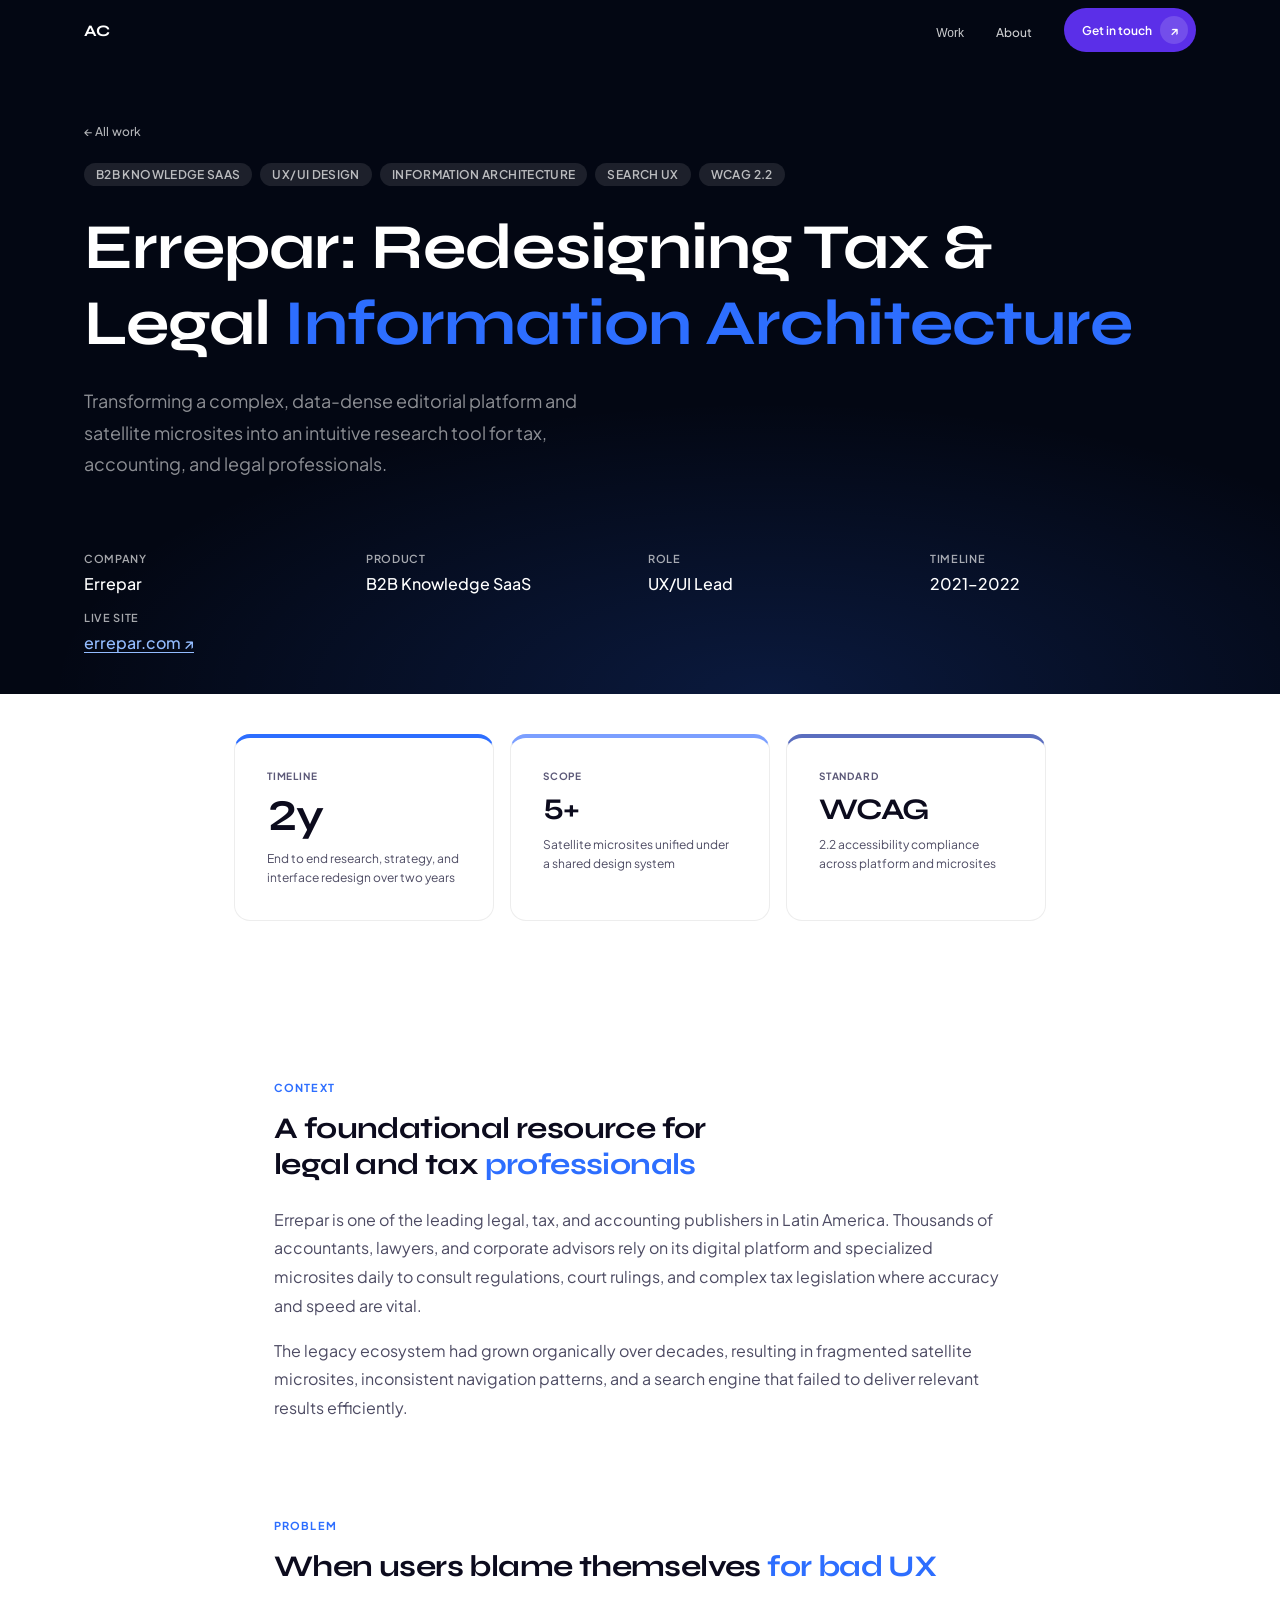
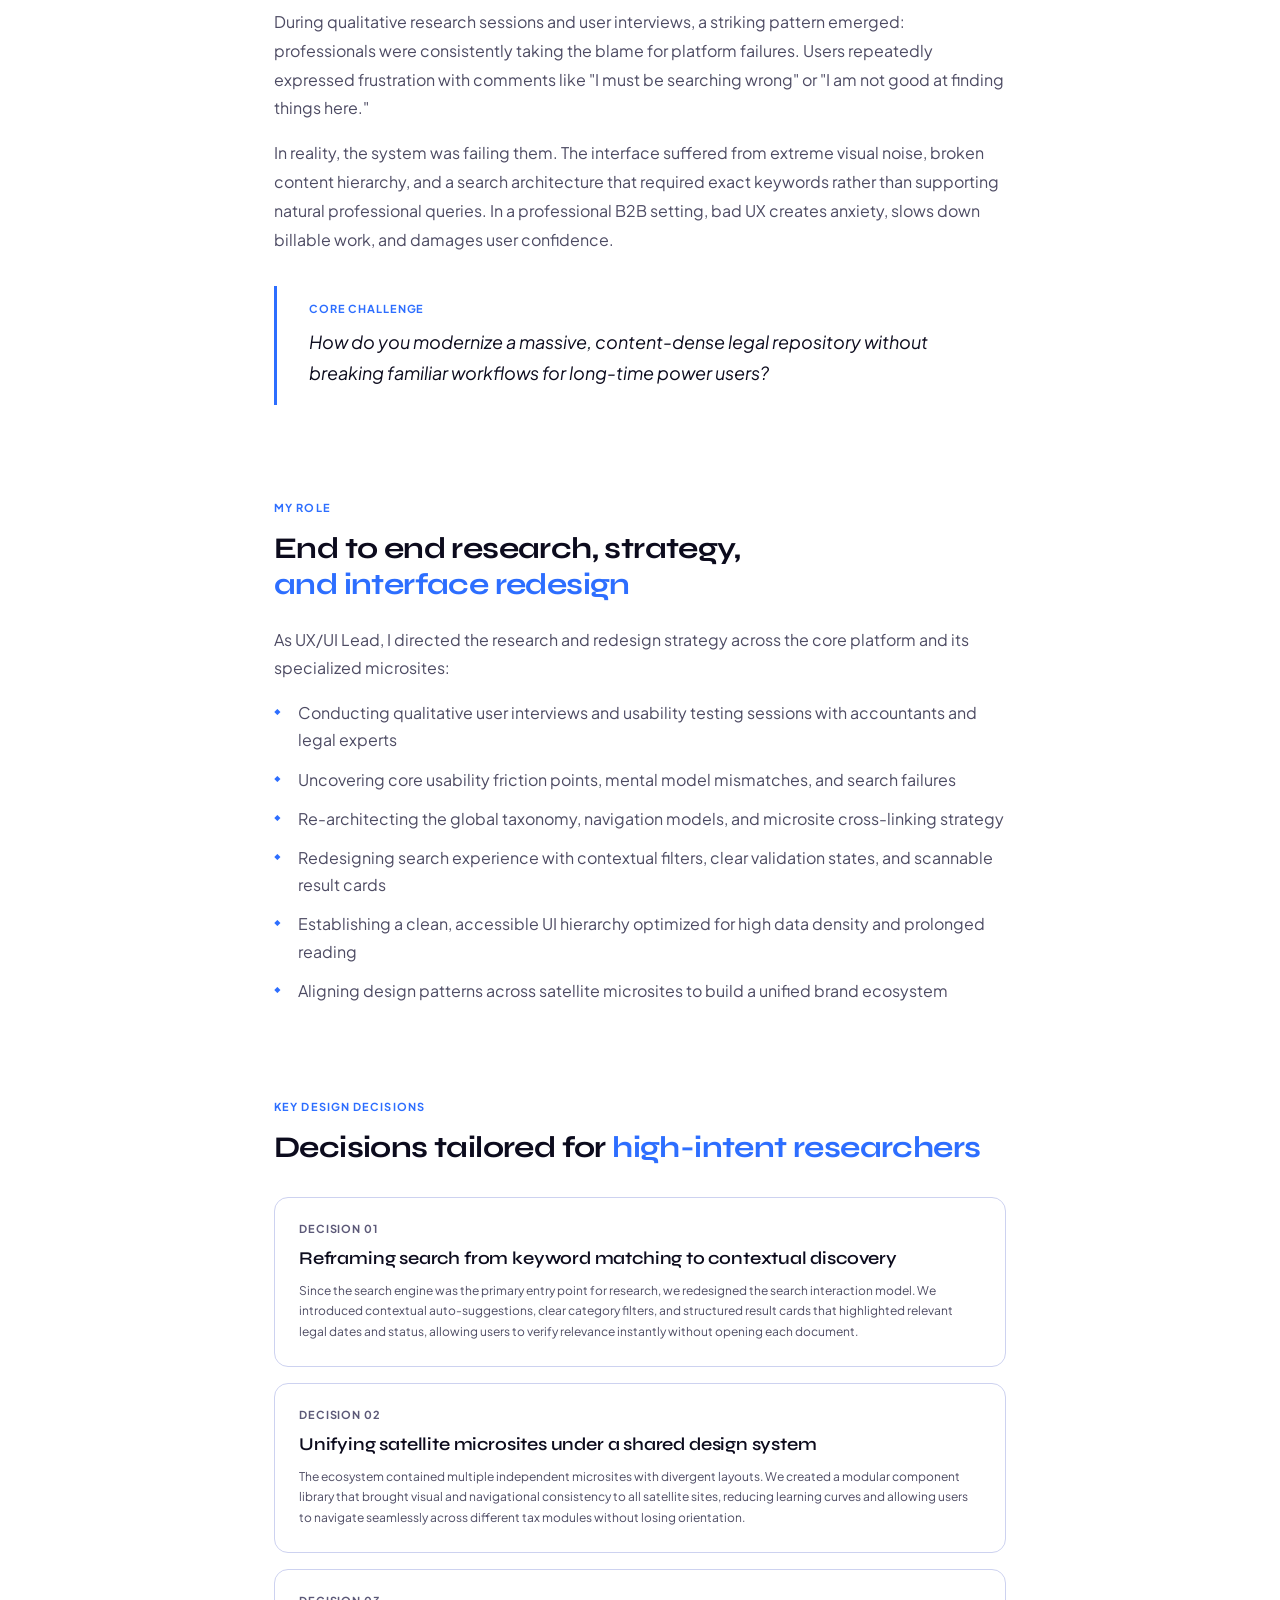
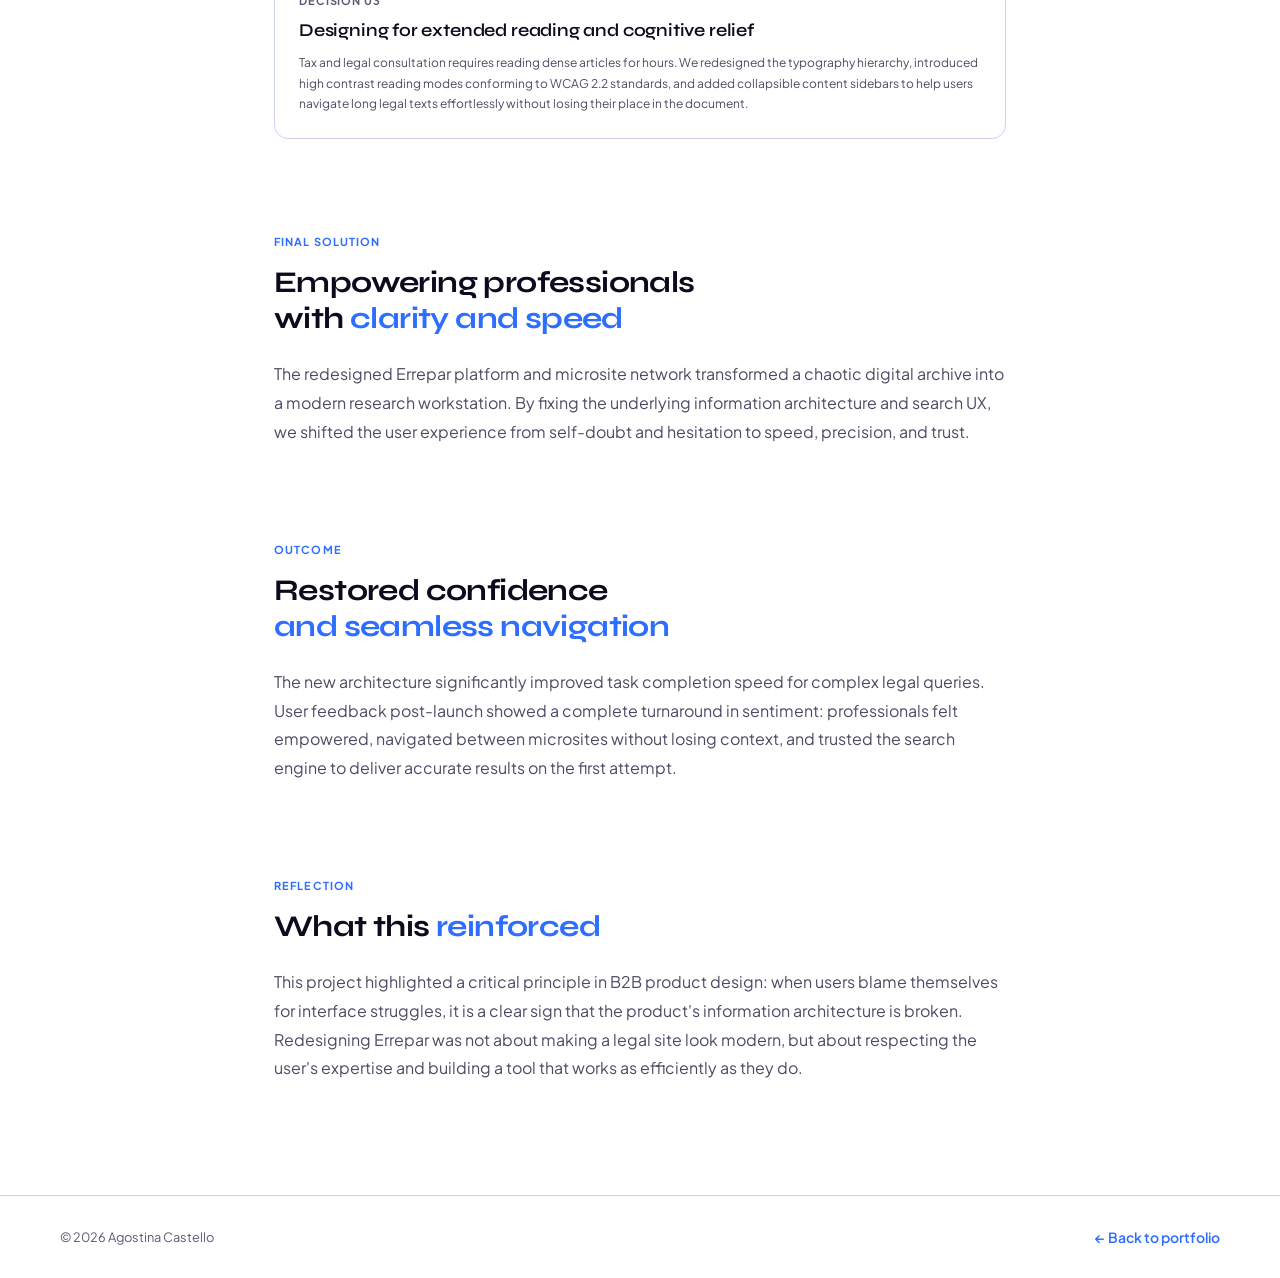
==== alpha.html @ be0cfd68 "Add Alpha case study, rewrite marcelle/mi-estudio/hauston with cannect style - New alpha.html: Errep" ====
<!DOCTYPE html>
<html lang="en">
<head>
  <meta charset="UTF-8">
  <meta name="viewport" content="width=device-width, initial-scale=1.0">
  <meta name="description" content="Errepar Tax &amp; Legal Platform Redesign. Case study by Agostina Castello, UX/UI Lead.">
  <title>Alpha — Agostina Castello</title>
  <link rel="preconnect" href="https://fonts.googleapis.com">
  <link rel="preconnect" href="https://fonts.gstatic.com" crossorigin>
  <link href="https://fonts.googleapis.com/css2?family=Syne:wght@400;500;600;700&family=Plus+Jakarta+Sans:ital,wght@0,300;0,400;0,500;0,600;1,300&display=optional" rel="stylesheet">
  <style>
    :root {
      --bg:#F7F6F3;--periwinkle:#E8EDFF;--periwinkle-mid:#D4DCFF;
      --white:#FFFFFF;--ink:#0C0B1D;--stone:#4D4B63;
      --muted:#5C5978;--border:#CDD2F0;--purple:#5B2FE8;
      --purple-hover:#4520C4;--purple-light:#EDE8FD;
      --alpha:#2D6EFF;--alpha-dark:#1A50D8;--alpha-light:#EEF3FF;
      --ff-display:'Syne',system-ui,sans-serif;
      --ff-body:'Plus Jakarta Sans',system-ui,sans-serif;
      --t--1:.75rem;--t-0:1rem;--t-1:1.125rem;--t-2:1.375rem;
      --t-3:1.875rem;--t-4:2.75rem;--t-5:4rem;--t-6:5.5rem;
      --s2:.5rem;--s3:.75rem;--s4:1rem;--s5:1.25rem;
      --s6:1.5rem;--s8:2rem;--s10:2.5rem;--s12:3rem;
      --s16:4rem;--s20:5rem;
      --max:1160px;--ease:cubic-bezier(.22,0,.1,1);--dur:160ms;
      background:var(--white);color:var(--ink);
    }
    @media(prefers-color-scheme:dark){
      :root:not([data-theme="light"]){
        --bg:#0D0C14;--periwinkle:#141228;--periwinkle-mid:#1E1B38;
        --white:#0A0915;--ink:#EEECff;--stone:#9B99B8;
        --muted:#9896B0;--border:#2A2748;--purple:#8F6FFF;
        --purple-hover:#A882FF;--purple-light:#1E1850;
        --alpha:#5B8FFF;--alpha-dark:#4070E8;--alpha-light:#0A1230;
      }
    }
    *{box-sizing:border-box;margin:0;padding:0}
    body{font-family:var(--ff-body);background:var(--white);color:var(--ink)}
    a{color:inherit;text-decoration:none}
    img{display:block;max-width:100%}

    .nav{position:fixed;top:0;left:0;right:0;z-index:100;background:transparent;transition:background 200ms ease,box-shadow 200ms ease;height:60px}
    .nav.scrolled{background:var(--white);box-shadow:0 1px 0 rgba(12,11,29,0.06)}
    .nav__inner{max-width:var(--max);margin:0 auto;padding:0 var(--s6);height:100%;display:flex;align-items:center;justify-content:space-between}
    .nav__logo{font-family:var(--ff-display);font-weight:700;font-size:var(--t-0);color:var(--white);letter-spacing:-.01em;-webkit-font-smoothing:antialiased;-moz-osx-font-smoothing:grayscale}
    .nav.scrolled .nav__logo{color:var(--purple);-webkit-font-smoothing:auto;-moz-osx-font-smoothing:auto}
    .nav__links{display:flex;align-items:center;gap:var(--s8);list-style:none}
    .nav__link{font-size:var(--t--1);font-weight:500;color:rgba(255,255,255,.8);transition:color var(--dur)}
    .nav.scrolled .nav__link{color:var(--stone)}
    .nav__link:not(.nav__link--cta):hover{color:var(--white)}
    .nav.scrolled .nav__link:not(.nav__link--cta):hover{color:var(--ink)}
    .nav.scrolled .nav__link--cta{color:var(--white)}
    .nav.scrolled .nav__link--cta:hover{color:var(--white)}
    .nav__link--cta{background:var(--purple);color:var(--white);padding:8px 8px 8px 18px;border-radius:100px;font-size:var(--t--1);font-weight:600;display:inline-flex;align-items:center;gap:8px;transition:background 350ms cubic-bezier(.32,.72,0,1),transform 120ms cubic-bezier(.32,.72,0,1)}
    .nav__link--cta:hover{background:var(--purple-hover);transform:translateY(-1px);color:var(--white)}
    .nav__link--cta:active{transform:translateY(0) scale(.98)}
    .nav__link--cta .cta-arrow{width:28px;height:28px;border-radius:50%;background:rgba(255,255,255,.15);display:inline-flex;align-items:center;justify-content:center;font-size:13px;transition:transform 350ms cubic-bezier(.32,.72,0,1)}
    .nav__link--cta:hover .cta-arrow{transform:translate(2px,-2px) scale(1.05)}
    .nav__toggle{display:none;background:none;border:none;cursor:pointer;color:var(--ink);padding:4px}

    .wrap{max-width:var(--max);margin:0 auto;padding:0 var(--s6)}

    .case-hero{background:#030713;padding-top:calc(60px + var(--s16));padding-bottom:0;position:relative;overflow:hidden}
    .case-hero::after{content:'';position:absolute;inset:0;background:radial-gradient(ellipse 80% 60% at 60% 100%,rgba(45,110,255,.18) 0%,transparent 70%);pointer-events:none}
    .case-hero .wrap{display:flex;flex-direction:column;gap:var(--s6);position:relative;z-index:1}
    .case-hero__back{display:inline-flex;align-items:center;gap:6px;font-size:var(--t--1);font-weight:500;color:rgba(255,255,255,.7);transition:color var(--dur) var(--ease);align-self:flex-start;width:fit-content;letter-spacing:.01em}
    .case-hero__back:hover{color:rgba(255,255,255,.9)}
    .case-hero__tags{display:flex;flex-wrap:wrap;gap:var(--s2)}
    .tag{font-size:.75rem;font-weight:600;background:rgba(255,255,255,.1);color:rgba(255,255,255,.7);padding:.25rem .75rem;border-radius:100px;letter-spacing:.03em;text-transform:uppercase}
    .case-hero__title{font-family:var(--ff-display);font-size:var(--t-5);font-weight:700;line-height:1.18;letter-spacing:-.015em;color:var(--white);text-wrap:balance}
    .case-hero__title em{color:var(--alpha);font-style:normal}
    .case-hero__desc{font-size:var(--t-1);color:rgba(255,255,255,.55);line-height:1.75;max-width:560px}
    .case-hero__meta{display:grid;grid-template-columns:repeat(4,1fr);gap:var(--s4);padding-top:var(--s8);padding-bottom:var(--s10);margin-top:var(--s4)}
    .meta-label{font-size:11px;font-weight:600;letter-spacing:.06em;text-transform:uppercase;color:rgba(255,255,255,.65);margin-bottom:var(--s2)}
    .meta-value{font-size:var(--t-0);font-weight:500;color:var(--white);line-height:1.4}

    .case-cover{background:var(--white);display:flex;justify-content:center;padding:var(--s10) 0 0;position:relative}
    .case-cover img{max-width:860px;width:92%;height:auto;display:block;border-radius:12px 12px 0 0;position:relative;z-index:1}

    .case-metrics-wrap{background:var(--white);padding:var(--s10) 0 var(--s12)}
    .case-metrics{max-width:860px;margin:0 auto;padding:0 var(--s6);display:grid;grid-template-columns:repeat(3,1fr);gap:var(--s4)}
    .case-metric{background:var(--white);border:1px solid rgba(0,0,0,.07);border-radius:16px;padding:var(--s8);border-top:4px solid transparent;display:flex;flex-direction:column;gap:var(--s3)}
    .case-metric:nth-child(1){border-top-color:var(--alpha)}
    .case-metric:nth-child(2){border-top-color:#7B9FFF}
    .case-metric:nth-child(3){border-top-color:#5B6EBF}
    .case-metric__num{font-family:var(--ff-display);font-size:var(--t-4);font-weight:700;line-height:1;letter-spacing:-.04em;color:var(--ink);font-variant-numeric:lining-nums tabular-nums}
    .case-metric__num em{color:var(--alpha);font-style:normal}
    .case-metric__label{font-size:var(--t--1);color:var(--stone);line-height:1.55}
    .case-metric__tag{font-size:10px;font-weight:700;letter-spacing:.08em;text-transform:uppercase;color:var(--muted)}

    .case-sections{max-width:780px;margin:0 auto;padding:var(--s16) var(--s6)}
    .case-section{padding:var(--s12) 0}
    .section-label{font-size:11px;font-weight:700;letter-spacing:.1em;text-transform:uppercase;color:var(--alpha);margin-bottom:var(--s4)}
    .section-heading{font-family:var(--ff-display);font-size:var(--t-3);font-weight:700;line-height:1.2;letter-spacing:-.02em;color:var(--ink);text-wrap:balance;margin-bottom:var(--s6)}
    .section-heading em{color:var(--alpha);font-style:normal}
    .section-body{color:var(--stone);font-size:var(--t-0);line-height:1.8}
    .section-body p+p{margin-top:var(--s4)}

    .callout{border-left:3px solid var(--alpha);padding:var(--s4) var(--s8);margin-top:var(--s8)}
    .callout__label{font-size:11px;font-weight:700;letter-spacing:.08em;text-transform:uppercase;color:var(--alpha);margin-bottom:var(--s3)}
    .callout__text{font-size:var(--t-1);color:var(--ink);line-height:1.7;font-style:italic}

    .decisions{margin-top:var(--s8);display:flex;flex-direction:column;gap:var(--s4)}
    .decision{background:var(--white);border:1px solid var(--border);border-radius:14px;padding:var(--s6);transition:border-color var(--dur),box-shadow var(--dur)}
    .decision:hover{border-color:var(--alpha);box-shadow:0 4px 20px rgba(45,110,255,.10)}
    .decision__num{font-size:11px;font-weight:700;letter-spacing:.08em;text-transform:uppercase;color:var(--muted);margin-bottom:var(--s3)}
    .decision__q{font-family:var(--ff-display);font-size:var(--t-1);font-weight:600;color:var(--ink);margin-bottom:var(--s3);letter-spacing:-.01em}
    .decision__a{font-size:var(--t--1);color:var(--stone);line-height:1.7}

    .bullets{margin-top:var(--s4);list-style:none;display:flex;flex-direction:column;gap:var(--s3)}
    .bullets li{font-size:var(--t-0);color:var(--stone);line-height:1.7;padding-left:var(--s6);position:relative}
    .bullets li::before{content:"◆";position:absolute;left:0;color:var(--alpha);font-size:8px;top:7px}

    .footer{border-top:1px solid var(--border);padding:var(--s8) var(--s6)}
    .footer__inner{max-width:var(--max);margin:0 auto;display:flex;align-items:center;justify-content:space-between;font-size:.8rem;color:var(--muted)}
    .footer__back{font-size:.875rem;font-weight:600;color:var(--alpha);text-decoration:none;transition:color var(--dur)}
    .footer__back:hover{color:var(--stone)}

    @media(max-width:768px){
      .case-hero__title{font-size:var(--t-4)}
      .case-hero__meta{grid-template-columns:repeat(2,1fr)}
      .case-metrics{grid-template-columns:1fr}
    }
    @media(max-width:640px){
      .nav__links{display:none}
      .nav__links.open{display:flex;flex-direction:column;position:absolute;top:60px;left:0;right:0;background:var(--periwinkle);border-bottom:1px solid var(--border);padding:var(--s6);gap:var(--s5)}
      .nav__toggle{display:block}
    }
    .back-top{position:fixed;bottom:2rem;right:2rem;z-index:300;width:44px;height:44px;border-radius:50%;background:var(--alpha);color:#fff;border:none;cursor:pointer;font-size:1.1rem;font-weight:600;display:flex;align-items:center;justify-content:center;box-shadow:0 4px 20px rgba(45,110,255,0.35);opacity:0;transform:translateY(12px) scale(0.85);transition:opacity 300ms,transform 300ms,background 150ms;pointer-events:none}
    .back-top--visible{opacity:1;transform:translateY(0) scale(1);pointer-events:all}
    .back-top:hover{background:var(--alpha-dark);transform:translateY(-2px) scale(1)}
    .nav__item{position:relative}
    .nav__item.open .nav__dropdown{opacity:1;pointer-events:auto;transform:translateX(-50%) translateY(0)}
    .nav__dropdown{position:absolute;top:100%;left:50%;transform:translateX(-50%) translateY(-4px);background:#fff;border:1px solid var(--border);border-radius:12px;box-shadow:0 8px 24px rgba(12,11,29,0.08),0 2px 6px rgba(12,11,29,0.04);padding:var(--s2);min-width:200px;opacity:0;pointer-events:none;transition:opacity 160ms ease,transform 160ms ease}
    .nav__dropdown::before{content:'';position:absolute;top:-12px;left:0;right:0;height:12px}
    .nav__dropdown-item{display:block;padding:.5rem .75rem;border-radius:8px;font-size:.75rem;font-weight:500;color:var(--stone);text-decoration:none;white-space:nowrap;transition:background 120ms ease,color 120ms ease}
    .nav__dropdown-item:hover{background:var(--periwinkle);color:var(--ink)}
    .nav__work-btn{background:none;border:none;cursor:pointer;padding:0}
    @media(max-width:640px){.nav__dropdown{position:static;opacity:1;pointer-events:auto;transform:none;box-shadow:none;border:none;border-radius:0;padding:var(--s2) 0 0 var(--s4);min-width:unset;display:flex;flex-direction:column}}
  </style>
</head>
<body>

  <nav class="nav" id="nav" role="navigation" aria-label="Main navigation">
    <div class="nav__inner">
      <a href="index.html" class="nav__logo">AC</a>
      <button class="nav__toggle" id="navToggle" aria-expanded="false" aria-controls="navLinks" aria-label="Toggle menu">
        <svg width="18" height="18" viewBox="0 0 18 18" fill="none" aria-hidden="true">
          <rect y="3" width="18" height="1.5" fill="currentColor"/>
          <rect y="8.25" width="18" height="1.5" fill="currentColor"/>
          <rect y="13.5" width="18" height="1.5" fill="currentColor"/>
        </svg>
      </button>
      <ul class="nav__links" id="navLinks" role="list">
        <li class="nav__item">
          <button class="nav__link nav__work-btn" id="workBtn" aria-haspopup="true" aria-expanded="false" aria-controls="workDropdown">Work</button>
          <div class="nav__dropdown" id="workDropdown" role="menu" aria-label="Projects">
            <a href="cannect.html" class="nav__dropdown-item" role="menuitem">Cannect</a>
            <a href="web-institucional.html" class="nav__dropdown-item" role="menuitem">IT Patagonia</a>
            <a href="mi-estudio.html" class="nav__dropdown-item" role="menuitem">Mi Estudio</a>
            <a href="alpha.html" class="nav__dropdown-item" role="menuitem">Alpha</a>
            <a href="hauston.html" class="nav__dropdown-item" role="menuitem">Hauston</a>
            <a href="marcelle.html" class="nav__dropdown-item" role="menuitem">Marcelle Kaswalder</a>
            <a href="app-relajante.html" class="nav__dropdown-item" role="menuitem">App Relajante</a>
          </div>
        </li>
        <li><a href="index.html#about" class="nav__link">About</a></li>
        <li><a href="index.html#contact" class="nav__link nav__link--cta">Get in touch<span class="cta-arrow" aria-hidden="true">&#8599;</span></a></li>
      </ul>
    </div>
  </nav>

  <main>
    <section class="case-hero" aria-label="Project overview">
      <div class="wrap">
        <a href="index.html#work" class="case-hero__back">&#8592; All work</a>
        <div class="case-hero__tags">
          <span class="tag">B2B Knowledge SaaS</span>
          <span class="tag">UX/UI Design</span>
          <span class="tag">Information Architecture</span>
          <span class="tag">Search UX</span>
          <span class="tag">WCAG 2.2</span>
        </div>
        <h1 class="case-hero__title">Errepar: Redesigning Tax &amp; Legal <em>Information Architecture</em></h1>
        <p class="case-hero__desc">Transforming a complex, data-dense editorial platform and satellite microsites into an intuitive research tool for tax, accounting, and legal professionals.</p>
        <div class="case-hero__meta">
          <div><p class="meta-label">Company</p><p class="meta-value">Errepar</p></div>
          <div><p class="meta-label">Product</p><p class="meta-value">B2B Knowledge SaaS</p></div>
          <div><p class="meta-label">Role</p><p class="meta-value">UX/UI Lead</p></div>
          <div><p class="meta-label">Timeline</p><p class="meta-value">2021–2022</p></div>
          <div><p class="meta-label">Live site</p><p class="meta-value"><a href="https://errepar.com" target="_blank" rel="noopener" style="color:#93BCFF;text-decoration:underline;text-underline-offset:3px">errepar.com &#8599;</a></p></div>
        </div>
      </div>
    </section>

    <div class="case-metrics-wrap">
      <div class="case-metrics" role="list">
        <div class="case-metric" role="listitem">
          <span class="case-metric__tag">Timeline</span>
          <p class="case-metric__num">2y</p>
          <p class="case-metric__label">End to end research, strategy, and interface redesign over two years</p>
        </div>
        <div class="case-metric" role="listitem">
          <span class="case-metric__tag">Scope</span>
          <p class="case-metric__num" style="font-size:var(--t-3)">5+</p>
          <p class="case-metric__label">Satellite microsites unified under a shared design system</p>
        </div>
        <div class="case-metric" role="listitem">
          <span class="case-metric__tag">Standard</span>
          <p class="case-metric__num" style="font-size:var(--t-3)">WCAG</p>
          <p class="case-metric__label">2.2 accessibility compliance across platform and microsites</p>
        </div>
      </div>
    </div>

    <div class="case-sections">
      <section class="case-section" aria-labelledby="s-context">
        <p class="section-label">Context</p>
        <h2 class="section-heading" id="s-context">A foundational resource for legal and tax <em>professionals</em></h2>
        <div class="section-body">
          <p>Errepar is one of the leading legal, tax, and accounting publishers in Latin America. Thousands of accountants, lawyers, and corporate advisors rely on its digital platform and specialized microsites daily to consult regulations, court rulings, and complex tax legislation where accuracy and speed are vital.</p>
          <p>The legacy ecosystem had grown organically over decades, resulting in fragmented satellite microsites, inconsistent navigation patterns, and a search engine that failed to deliver relevant results efficiently.</p>
        </div>
      </section>

      <section class="case-section" aria-labelledby="s-problem">
        <p class="section-label">Problem</p>
        <h2 class="section-heading" id="s-problem">When users blame themselves <em>for bad UX</em></h2>
        <div class="section-body">
          <p>During qualitative research sessions and user interviews, a striking pattern emerged: professionals were consistently taking the blame for platform failures. Users repeatedly expressed frustration with comments like "I must be searching wrong" or "I am not good at finding things here."</p>
          <p>In reality, the system was failing them. The interface suffered from extreme visual noise, broken content hierarchy, and a search architecture that required exact keywords rather than supporting natural professional queries. In a professional B2B setting, bad UX creates anxiety, slows down billable work, and damages user confidence.</p>
        </div>

        <div class="callout">
          <p class="callout__label">Core challenge</p>
          <p class="callout__text">How do you modernize a massive, content-dense legal repository without breaking familiar workflows for long-time power users?</p>
        </div>
      </section>

      <section class="case-section" aria-labelledby="s-role">
        <p class="section-label">My role</p>
        <h2 class="section-heading" id="s-role">End to end research, strategy, <em>and interface redesign</em></h2>
        <div class="section-body"><p>As UX/UI Lead, I directed the research and redesign strategy across the core platform and its specialized microsites:</p></div>
        <ul class="bullets">
          <li>Conducting qualitative user interviews and usability testing sessions with accountants and legal experts</li>
          <li>Uncovering core usability friction points, mental model mismatches, and search failures</li>
          <li>Re-architecting the global taxonomy, navigation models, and microsite cross-linking strategy</li>
          <li>Redesigning search experience with contextual filters, clear validation states, and scannable result cards</li>
          <li>Establishing a clean, accessible UI hierarchy optimized for high data density and prolonged reading</li>
          <li>Aligning design patterns across satellite microsites to build a unified brand ecosystem</li>
        </ul>
      </section>

      <section class="case-section" aria-labelledby="s-decisions">
        <p class="section-label">Key design decisions</p>
        <h2 class="section-heading" id="s-decisions">Decisions tailored for <em>high-intent researchers</em></h2>
        <div class="decisions">
          <div class="decision">
            <p class="decision__num">Decision 01</p>
            <p class="decision__q">Reframing search from keyword matching to contextual discovery</p>
            <p class="decision__a">Since the search engine was the primary entry point for research, we redesigned the search interaction model. We introduced contextual auto-suggestions, clear category filters, and structured result cards that highlighted relevant legal dates and status, allowing users to verify relevance instantly without opening each document.</p>
          </div>
          <div class="decision">
            <p class="decision__num">Decision 02</p>
            <p class="decision__q">Unifying satellite microsites under a shared design system</p>
            <p class="decision__a">The ecosystem contained multiple independent microsites with divergent layouts. We created a modular component library that brought visual and navigational consistency to all satellite sites, reducing learning curves and allowing users to navigate seamlessly across different tax modules without losing orientation.</p>
          </div>
          <div class="decision">
            <p class="decision__num">Decision 03</p>
            <p class="decision__q">Designing for extended reading and cognitive relief</p>
            <p class="decision__a">Tax and legal consultation requires reading dense articles for hours. We redesigned the typography hierarchy, introduced high contrast reading modes conforming to WCAG 2.2 standards, and added collapsible content sidebars to help users navigate long legal texts effortlessly without losing their place in the document.</p>
          </div>
        </div>
      </section>

      <section class="case-section" aria-labelledby="s-solution">
        <p class="section-label">Final solution</p>
        <h2 class="section-heading" id="s-solution">Empowering professionals with <em>clarity and speed</em></h2>
        <div class="section-body">
          <p>The redesigned Errepar platform and microsite network transformed a chaotic digital archive into a modern research workstation. By fixing the underlying information architecture and search UX, we shifted the user experience from self-doubt and hesitation to speed, precision, and trust.</p>
        </div>
      </section>

      <section class="case-section" aria-labelledby="s-outcome">
        <p class="section-label">Outcome</p>
        <h2 class="section-heading" id="s-outcome">Restored confidence <em>and seamless navigation</em></h2>
        <div class="section-body">
          <p>The new architecture significantly improved task completion speed for complex legal queries. User feedback post-launch showed a complete turnaround in sentiment: professionals felt empowered, navigated between microsites without losing context, and trusted the search engine to deliver accurate results on the first attempt.</p>
        </div>
      </section>

      <section class="case-section" aria-labelledby="s-reflection">
        <p class="section-label">Reflection</p>
        <h2 class="section-heading" id="s-reflection">What this <em>reinforced</em></h2>
        <div class="section-body">
          <p>This project highlighted a critical principle in B2B product design: when users blame themselves for interface struggles, it is a clear sign that the product's information architecture is broken. Redesigning Errepar was not about making a legal site look modern, but about respecting the user's expertise and building a tool that works as efficiently as they do.</p>
        </div>
      </section>
    </div>
  </main>

  <footer class="footer" role="contentinfo">
    <div class="footer__inner">
      <span>&#169; 2026 Agostina Castello</span>
      <a href="index.html" class="footer__back">&#8592; Back to portfolio</a>
    </div>
  </footer>

  <button id="back-top" aria-label="Scroll to top" class="back-top">&#8593;</button>

  <script>
    const nav = document.getElementById('nav');
    window.addEventListener('scroll', () => {
      nav.classList.toggle('scrolled', window.scrollY > 20);
    }, { passive: true });
    const toggle = document.getElementById('navToggle');
    const links = document.getElementById('navLinks');
    toggle.addEventListener('click', () => {
      const open = links.classList.toggle('open');
      toggle.setAttribute('aria-expanded', open);
    });
    const workBtn = document.getElementById('workBtn');
    const workDropdown = document.getElementById('workDropdown');
    const workItem = workBtn.closest('.nav__item');
    workBtn.addEventListener('click', (e) => { e.stopPropagation(); const open = workItem.classList.toggle('open'); workBtn.setAttribute('aria-expanded', open); });
    document.addEventListener('click', () => { workItem.classList.remove('open'); workBtn.setAttribute('aria-expanded', 'false'); });
    workDropdown.addEventListener('click', (e) => e.stopPropagation());
    const _backBtn = document.getElementById('back-top');
    if (_backBtn) {
      const _chk = () => { _backBtn.classList.toggle('back-top--visible', (window.scrollY || document.documentElement.scrollTop) > 400); };
      window.addEventListener('scroll', _chk, { passive: true });
      _backBtn.addEventListener('click', () => window.scrollTo({ top: 0, behavior: 'smooth' }));
    }
  </script>
</body>
</html>
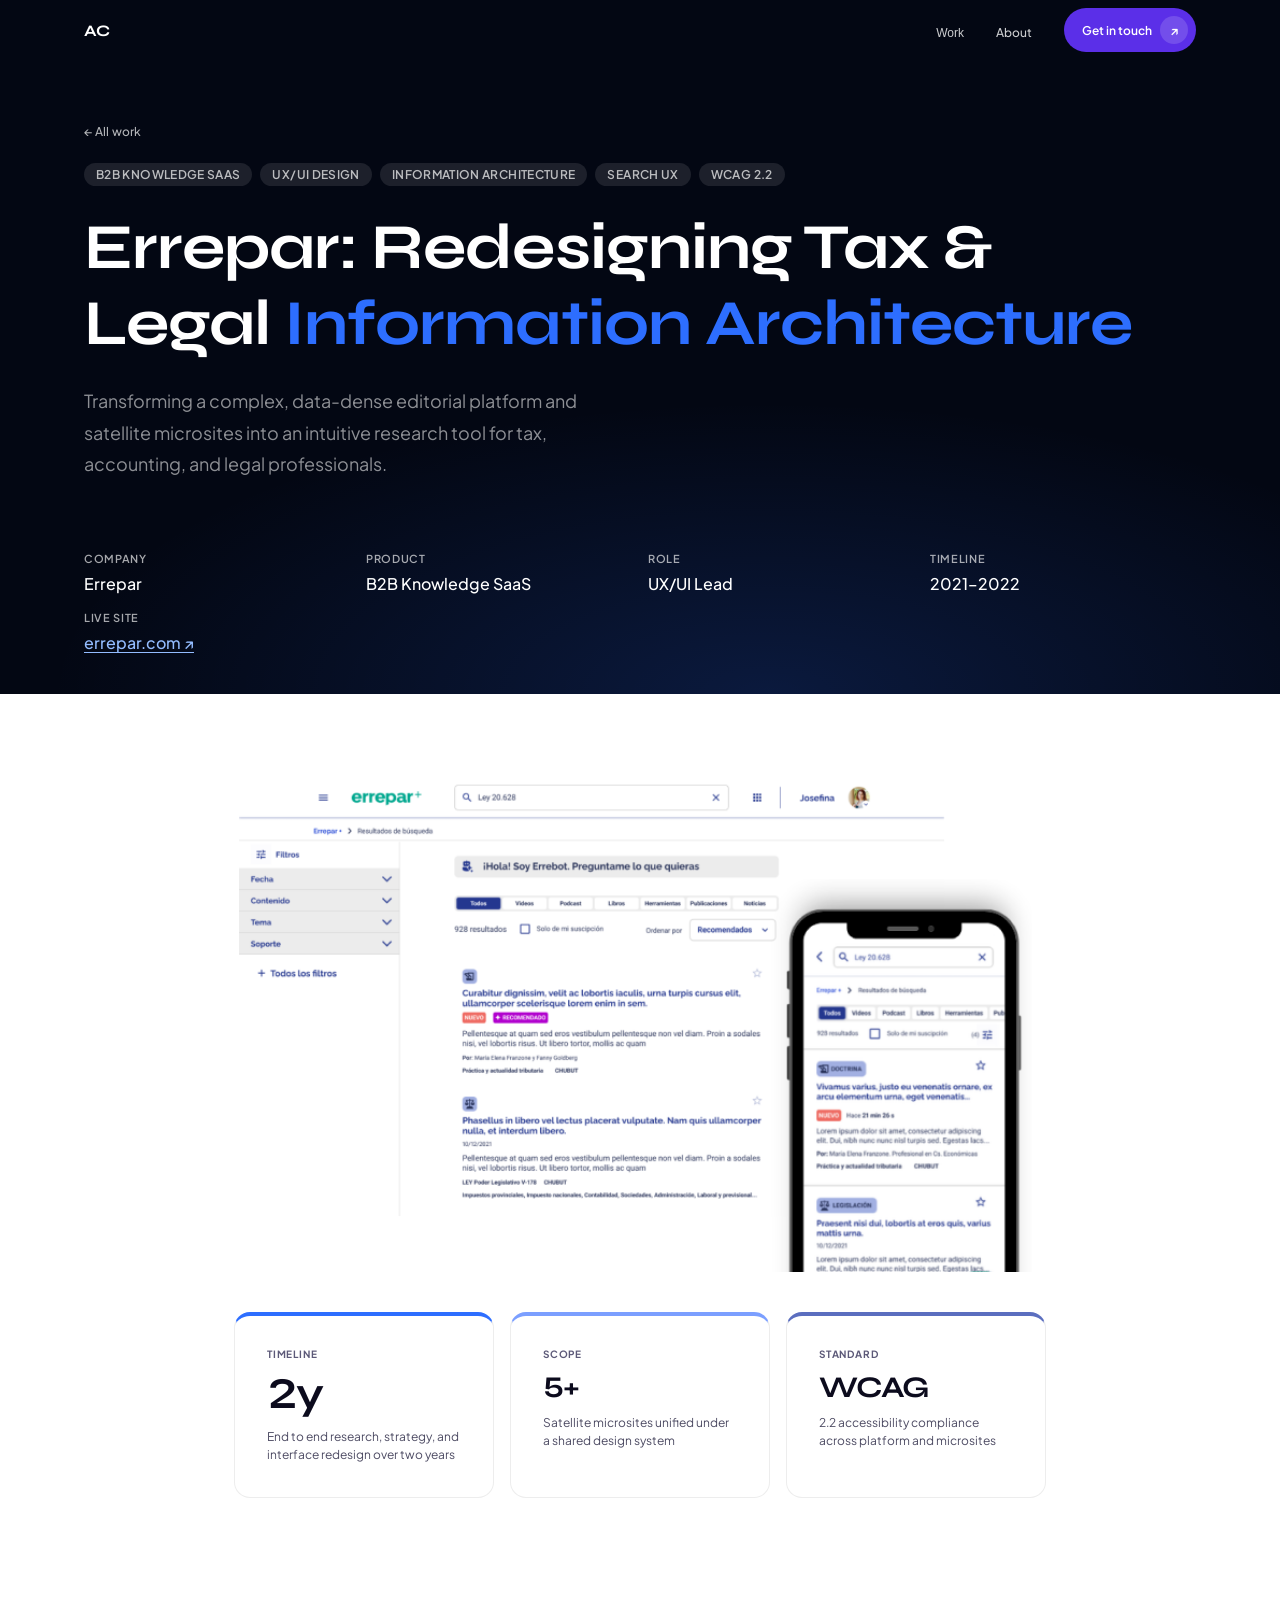
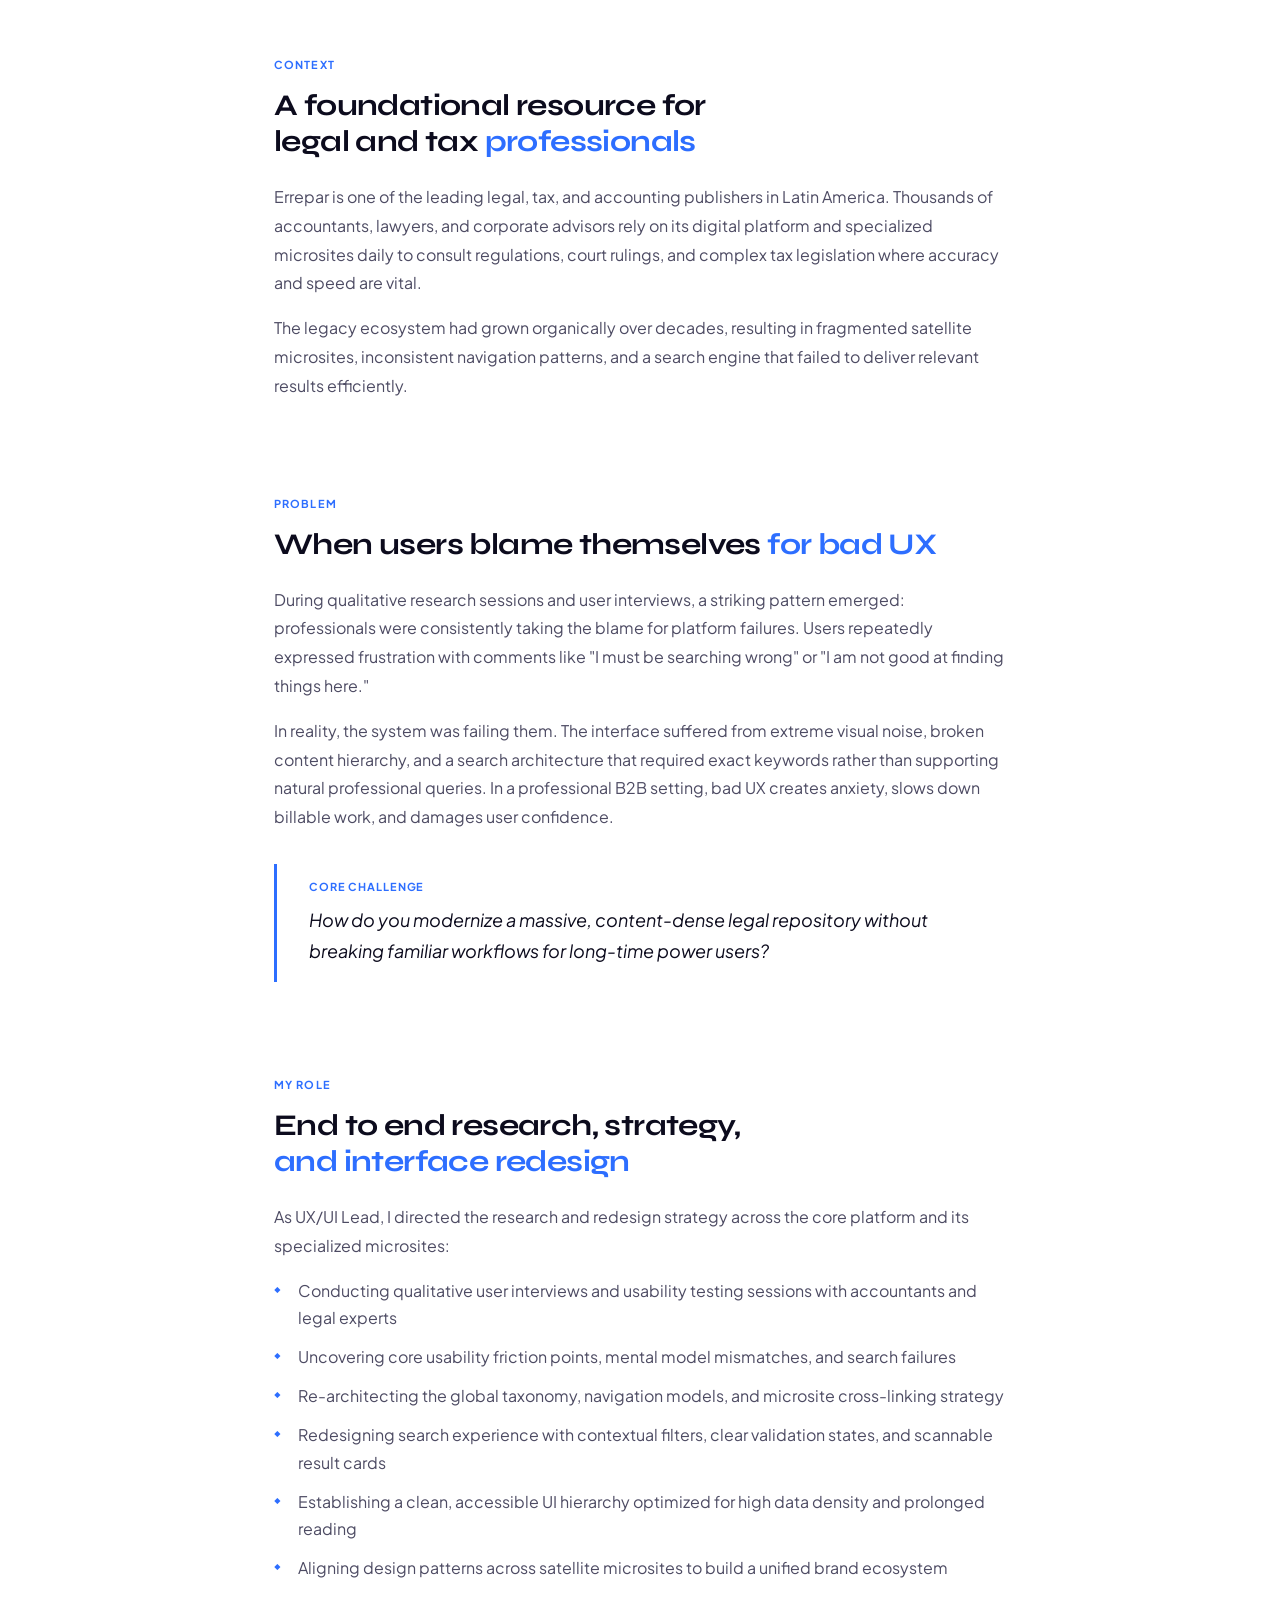
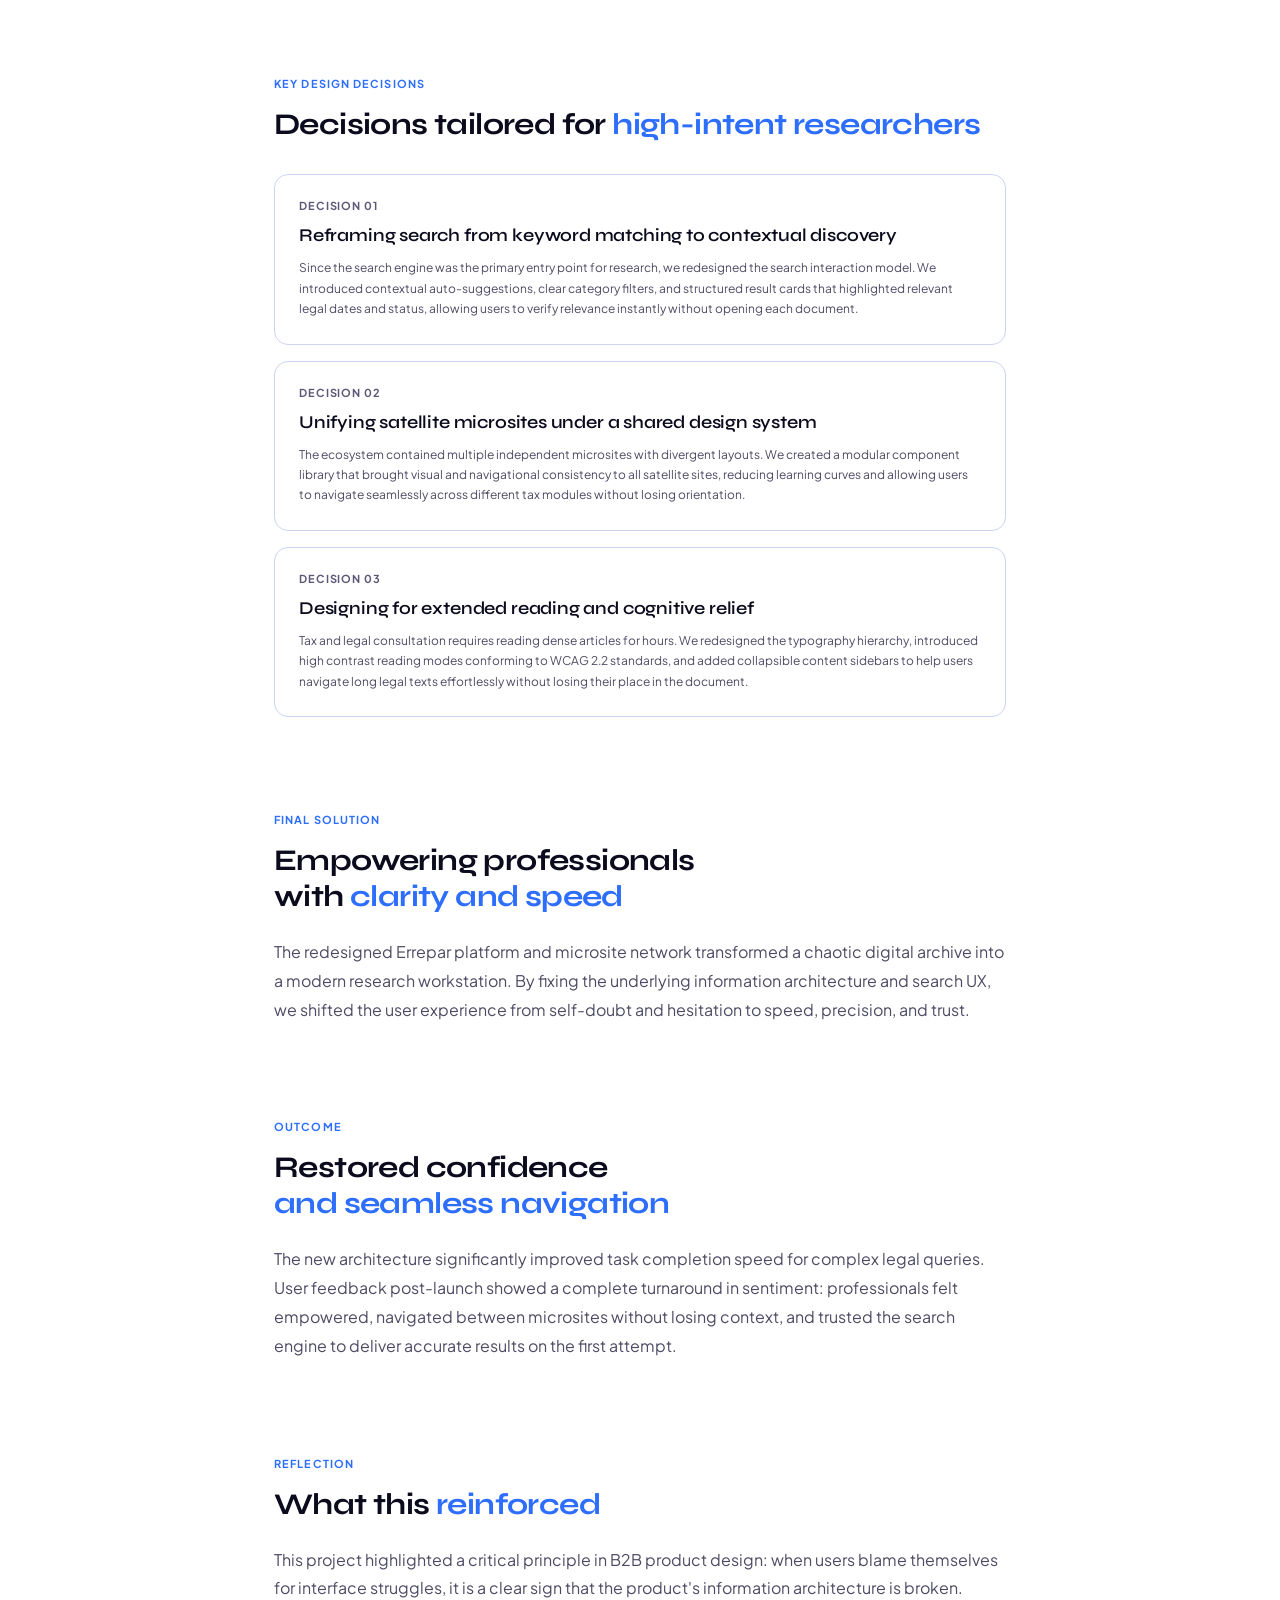
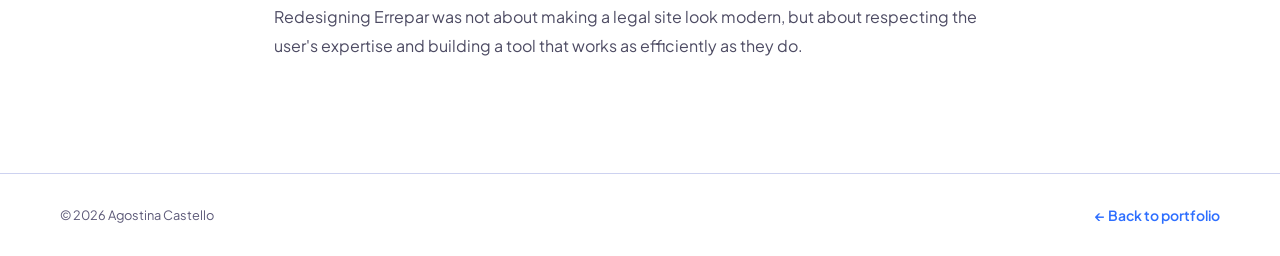
==== commit c5a1d347: "Home grid: update Cannect and Errepar card images and styling - Replace Cannect grid card image with" ====
--- a/alpha.html
+++ b/alpha.html
@@ -193,6 +193,9 @@
       </div>
     </section>
 
+    <div class="case-cover">
+      <img src="[data-uri]" alt="Errepar search interface redesign" loading="lazy" decoding="async">
+    </div>
     <div class="case-metrics-wrap">
       <div class="case-metrics" role="list">
         <div class="case-metric" role="listitem">
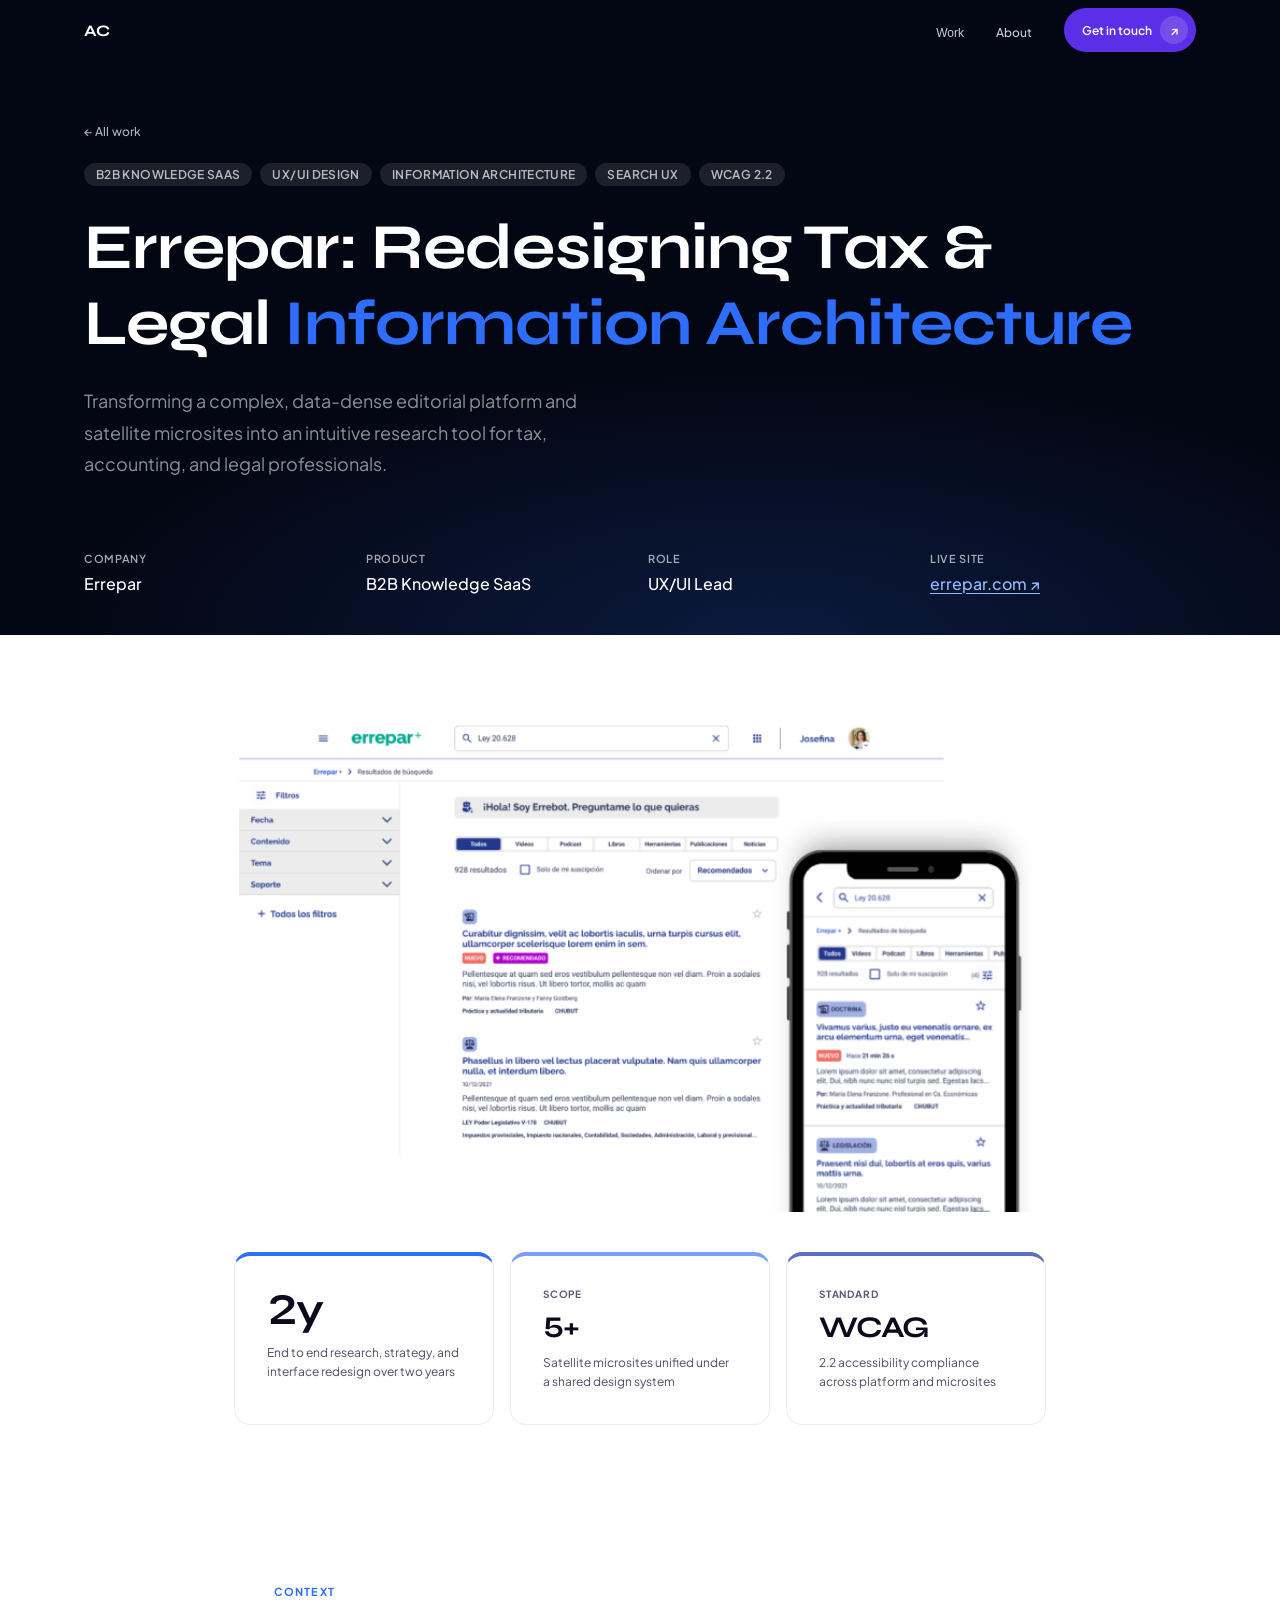
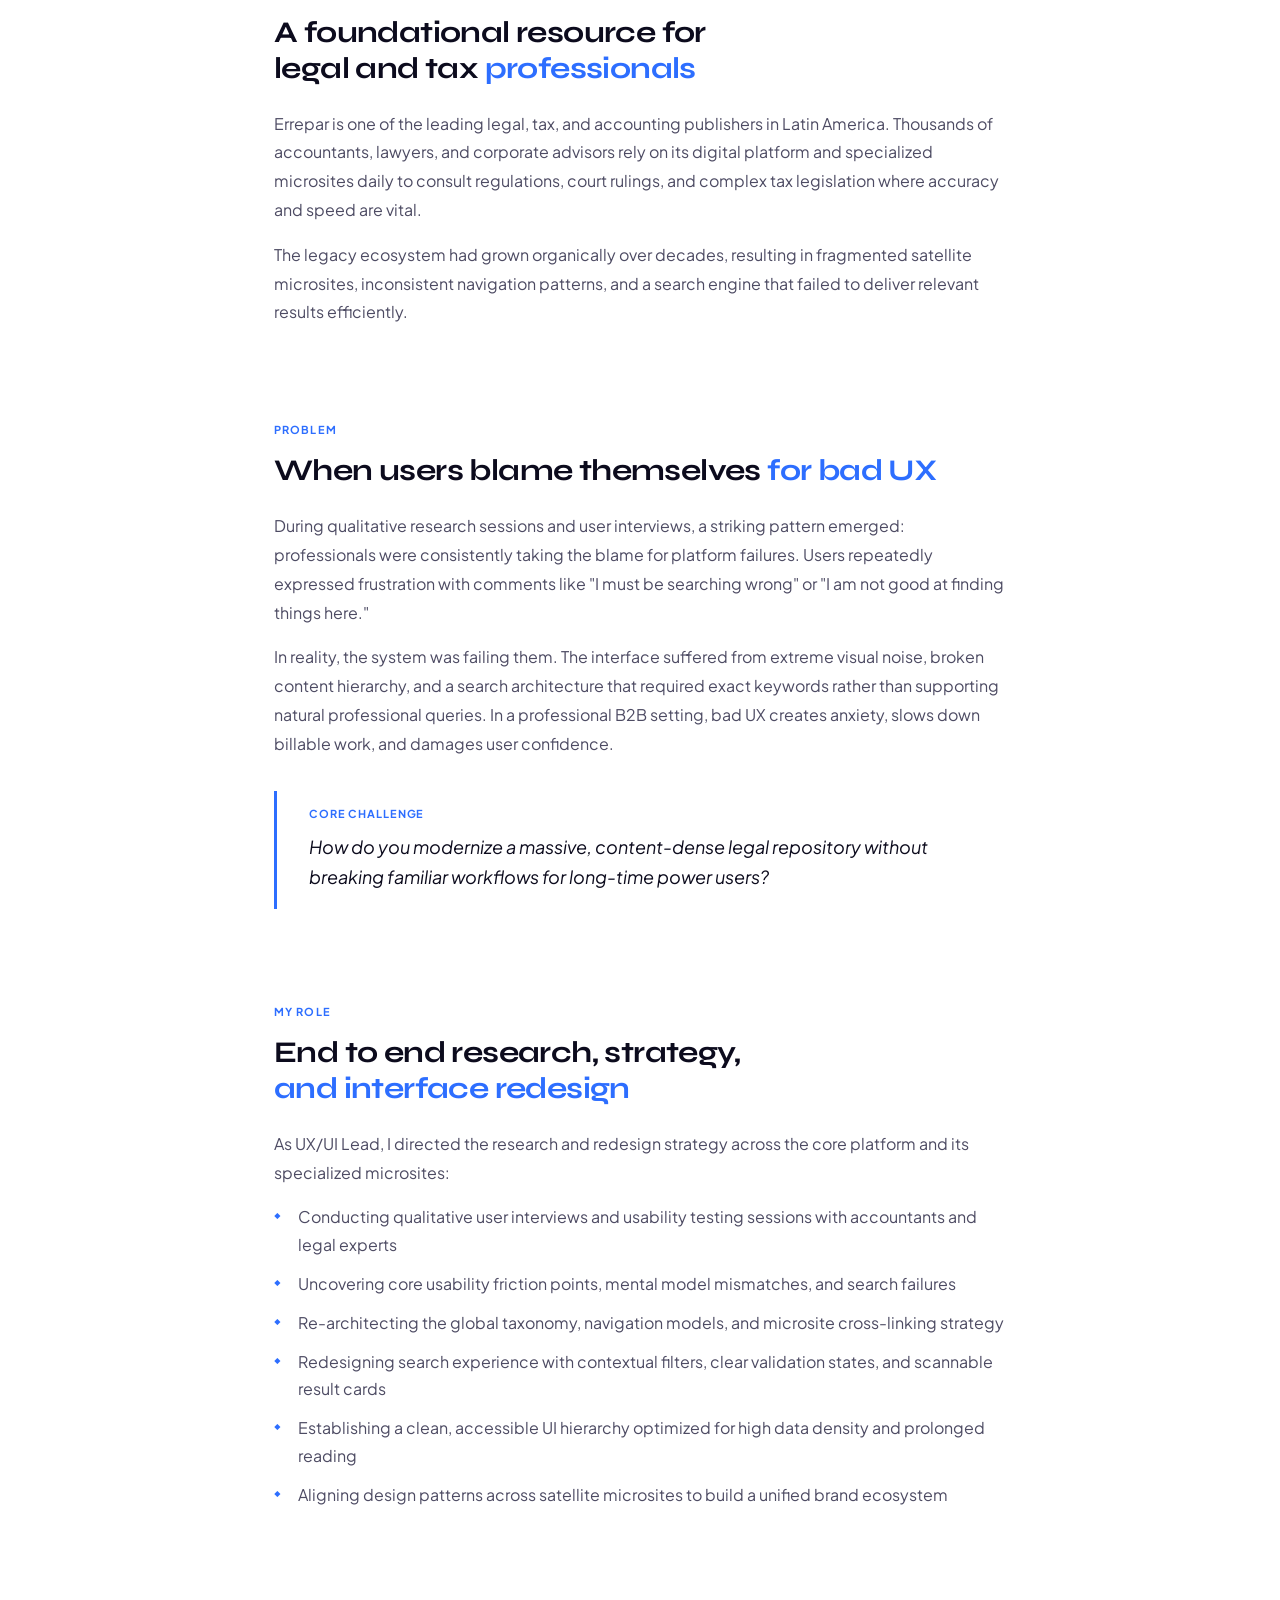
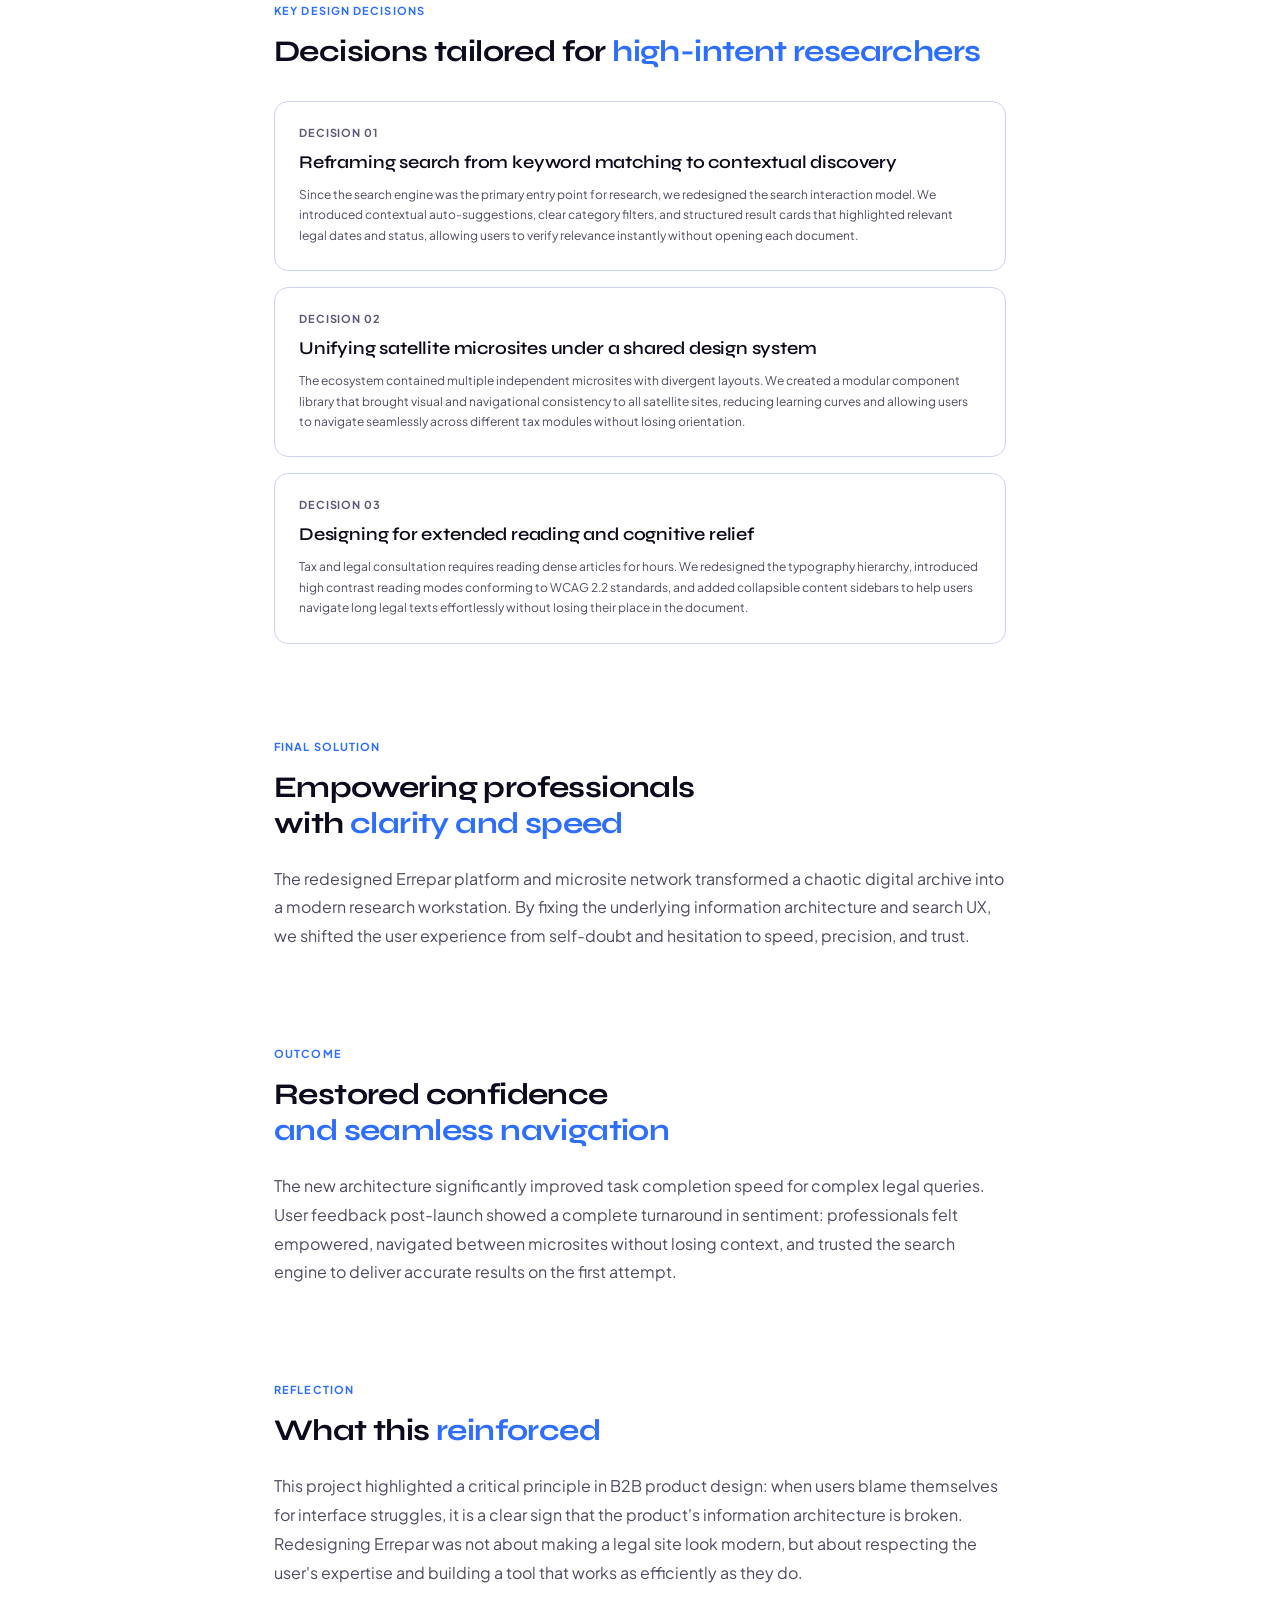
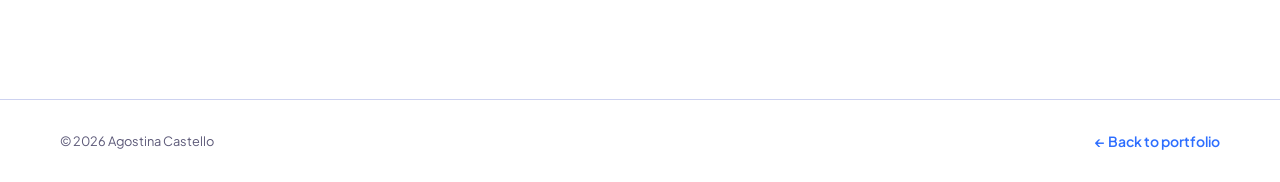
==== commit 4aa78fc1: "Add files via upload" ====
--- a/alpha.html
+++ b/alpha.html
@@ -187,7 +187,6 @@
           <div><p class="meta-label">Company</p><p class="meta-value">Errepar</p></div>
           <div><p class="meta-label">Product</p><p class="meta-value">B2B Knowledge SaaS</p></div>
           <div><p class="meta-label">Role</p><p class="meta-value">UX/UI Lead</p></div>
-          <div><p class="meta-label">Timeline</p><p class="meta-value">2021–2022</p></div>
           <div><p class="meta-label">Live site</p><p class="meta-value"><a href="https://errepar.com" target="_blank" rel="noopener" style="color:#93BCFF;text-decoration:underline;text-underline-offset:3px">errepar.com &#8599;</a></p></div>
         </div>
       </div>
@@ -199,7 +198,6 @@
     <div class="case-metrics-wrap">
       <div class="case-metrics" role="list">
         <div class="case-metric" role="listitem">
-          <span class="case-metric__tag">Timeline</span>
           <p class="case-metric__num">2y</p>
           <p class="case-metric__label">End to end research, strategy, and interface redesign over two years</p>
         </div>
